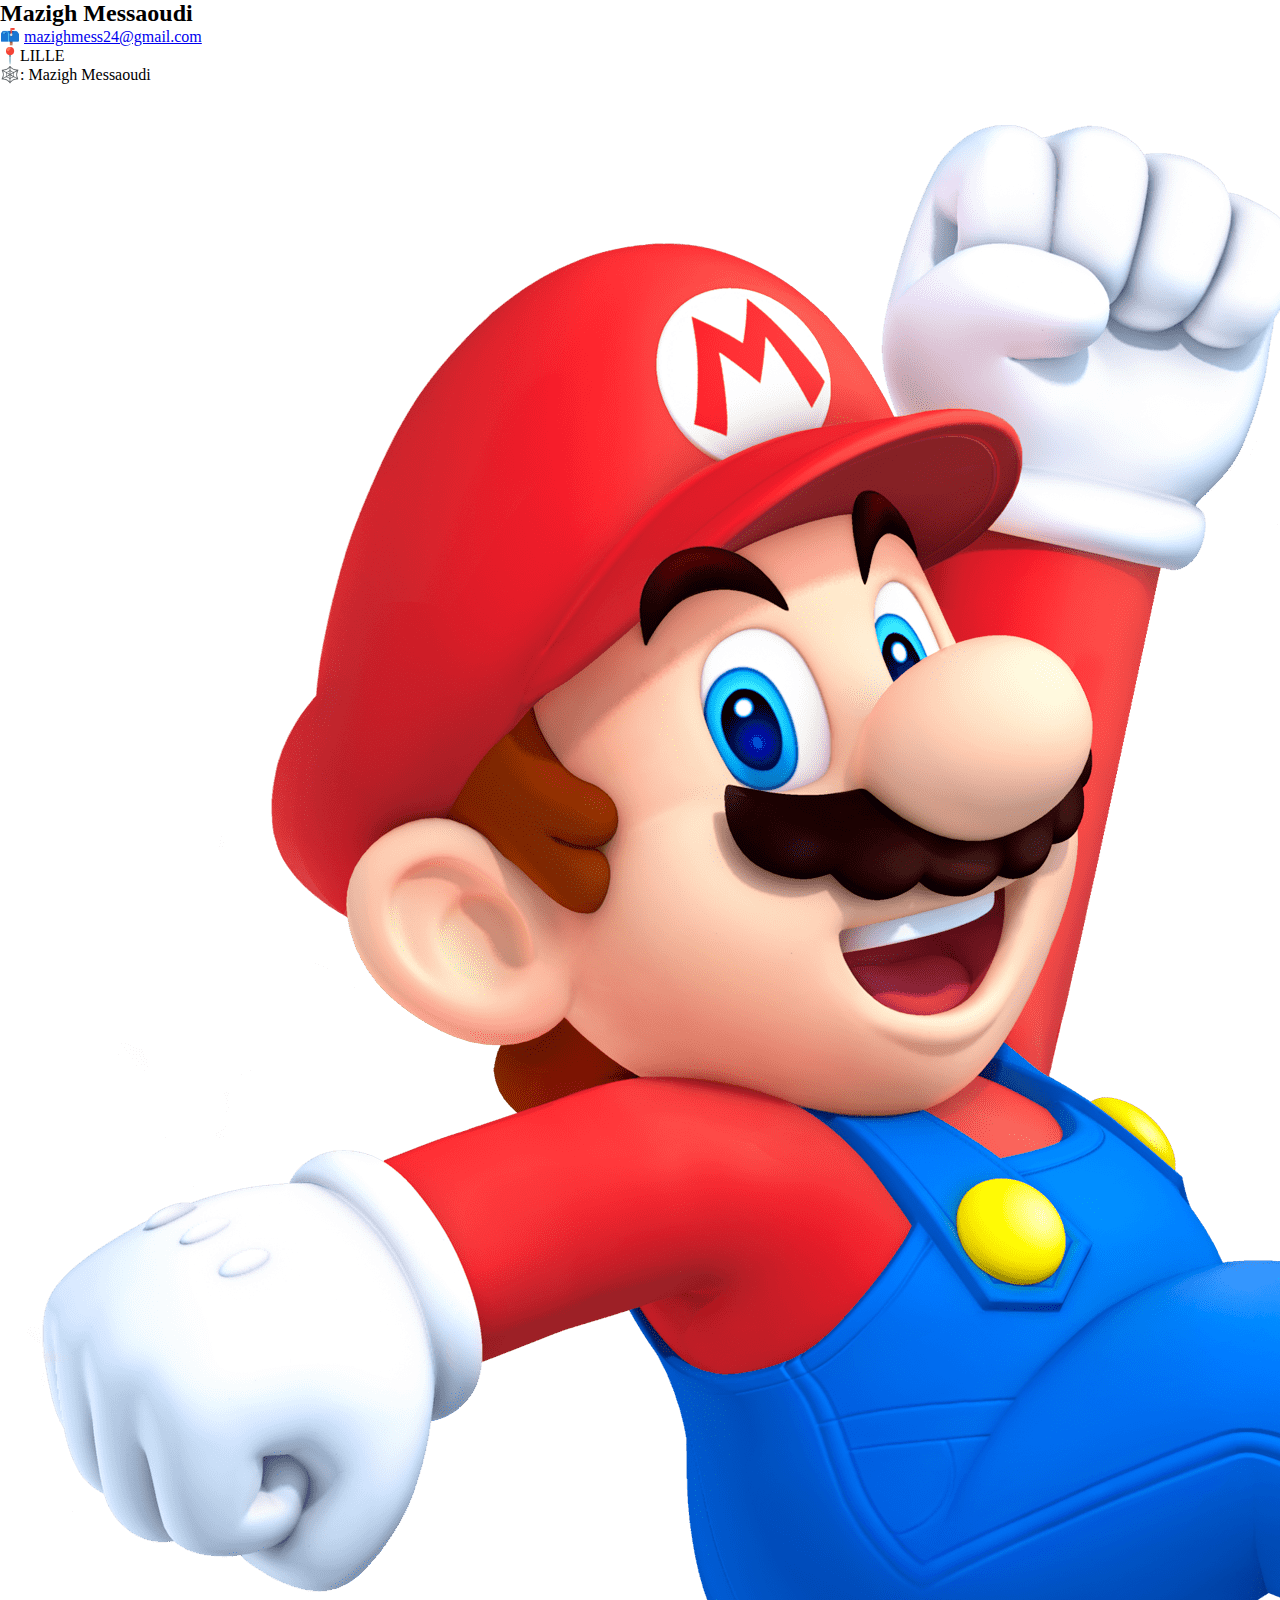
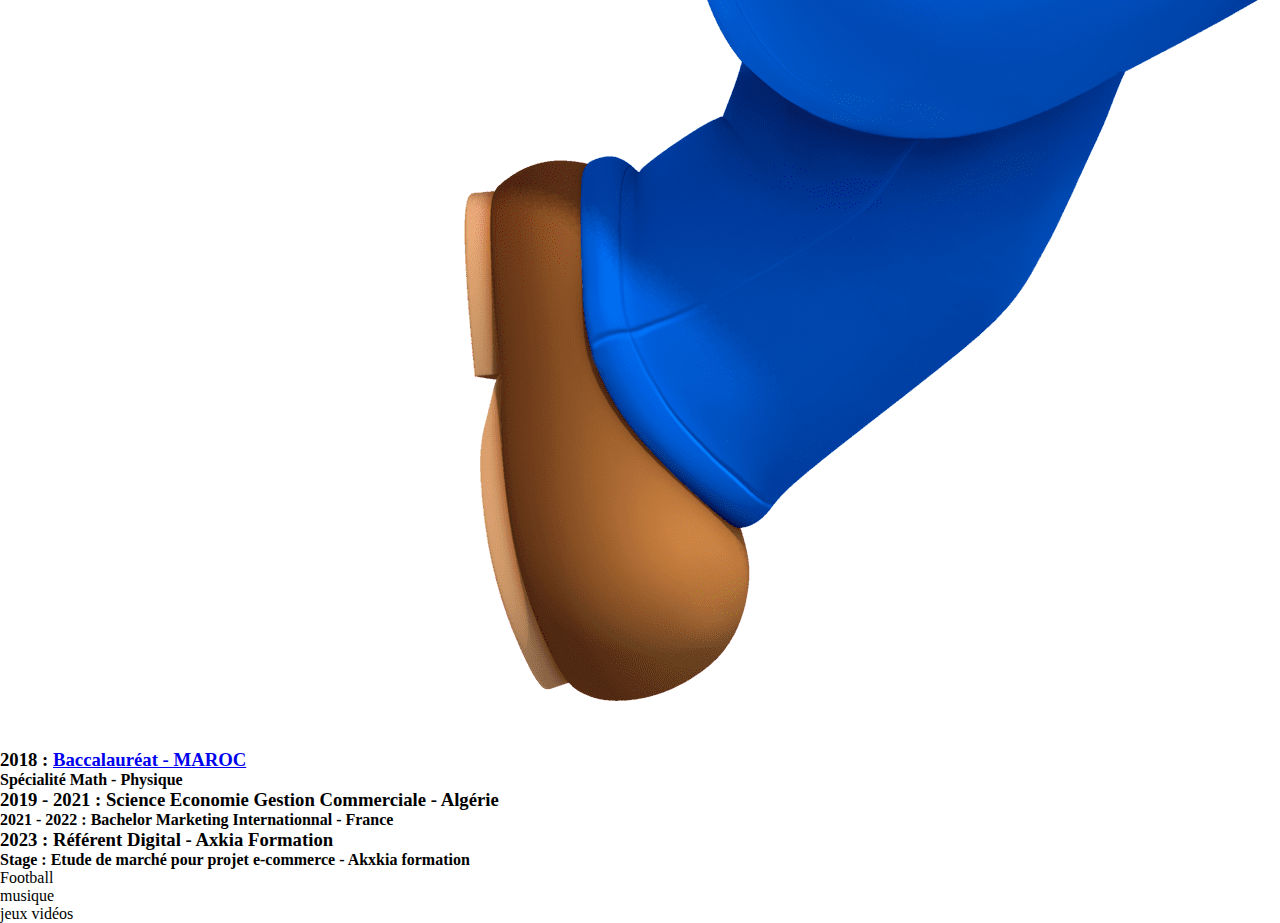
==== pages/cv.html @ a6fc12b7 "Structure de base du site" ====
<!DOCTYPE html>
<html lang="fr"><!--On commence le code / indication la langue pour le référencement -->
<head>
    <meta charset="UTF-8">
    <meta name="viewport" content="width=device-width, initial-scale=1.0">
    <title>CV</title>
    <link rel="stylesheet" href="../style/style.css">
</head>

<body>
    <div id= "coord" div>
    <h2> Mazigh Messaoudi</h2>
    <p>📫 <a href="mailto:mazighmess24@gmail.com"target= "_blank">mazighmess24@gmail.com</a></p>
        <p>📍LILLE</p>
    <p>🕸️: Mazigh Messaoudi</p>
    </div>

    <div id="photo">
        <img src="../assets/mario.png" alt="mario" id="mario">
    </div>

    <div id="pro"div>
<h3> 2018 : <a href="https://lesecolesihsane.com/"target= >Baccalauréat - MAROC</a>   </h3>
<h4> Spécialité Math - Physique  </h4>

<h3> 2019 - 2021 : Science Economie Gestion Commerciale - Algérie  </h3>
<h4> 2021 - 2022 : Bachelor Marketing Internationnal - France </h4>
</div>

<div id="formation">
    <h3> 2023 : Référent Digital - Axkia Formation   </h3>
<h4> Stage : Etude de marché pour projet e-commerce - Akxkia formation </h4>
</div>

<div id=" loisirs">
    <li> Football</li>
    <li> musique</li>
    <li>jeux vidéos</li>
</div>



</body>
</html>
---- style/style.css ----
@font-face {
    font-family: "Romanica";
    src: url("./Romanica.ttf");
}

* {
    margin: 0;
    padding: 0;
    box-sizing: border-box;
}

header{
    /*Positionnement des blocks h1 et h2 dans le header*/
    display: flex;
    flex-direction: column;
    justify-content: center;
    align-items: center;
    /*taille et apparence de base du header*/
    width: 100vw;
    height: 20vh;
    background-color: #00008b;
    color: #f0ffff;
    font-family: "Romanica";
    /*image de fond du header*/
    background-image: url("../assets/headerBackRound.jpg");
    background-repeat: no-repeat;
    background-size: cover;
    

}

header>h1 {
    font-size: 10vh;
}

header>h2 {
    font-size: 5vh;
}

nav{
    /*taille et apparence de base du nav (menu)*/
    height: 75vh;
    width: 20vw;
    color: #f0ffff;
    background-color: #00008b;
    /*optionnel*/
    background-image: url("../assets/headerBackRound.jpg");
    background-repeat: no-repeat;
    background-size: cover;
    /*réglage de la disposition des boutons*/
    display: flex;
    flex-direction: column;
    justify-content: space-evenly;
    align-items: center;
}

.bouton{
color: #f0ffff;
text-decoration: none;
font-family: "Romanica";
font-size: 4h;
display: block;
background-color: #6b3d00;
border-radius: 1vh;
padding: 0.5vh;
width: 14vw;
text-align: center;
transition: box-shadow 500ms;
}


.bouton:hover {
    /*color: #6b3d00;
    background-color: #f0ffff;*/
    box-shadow: whitesmoke 5px 5px 10px 0;


}
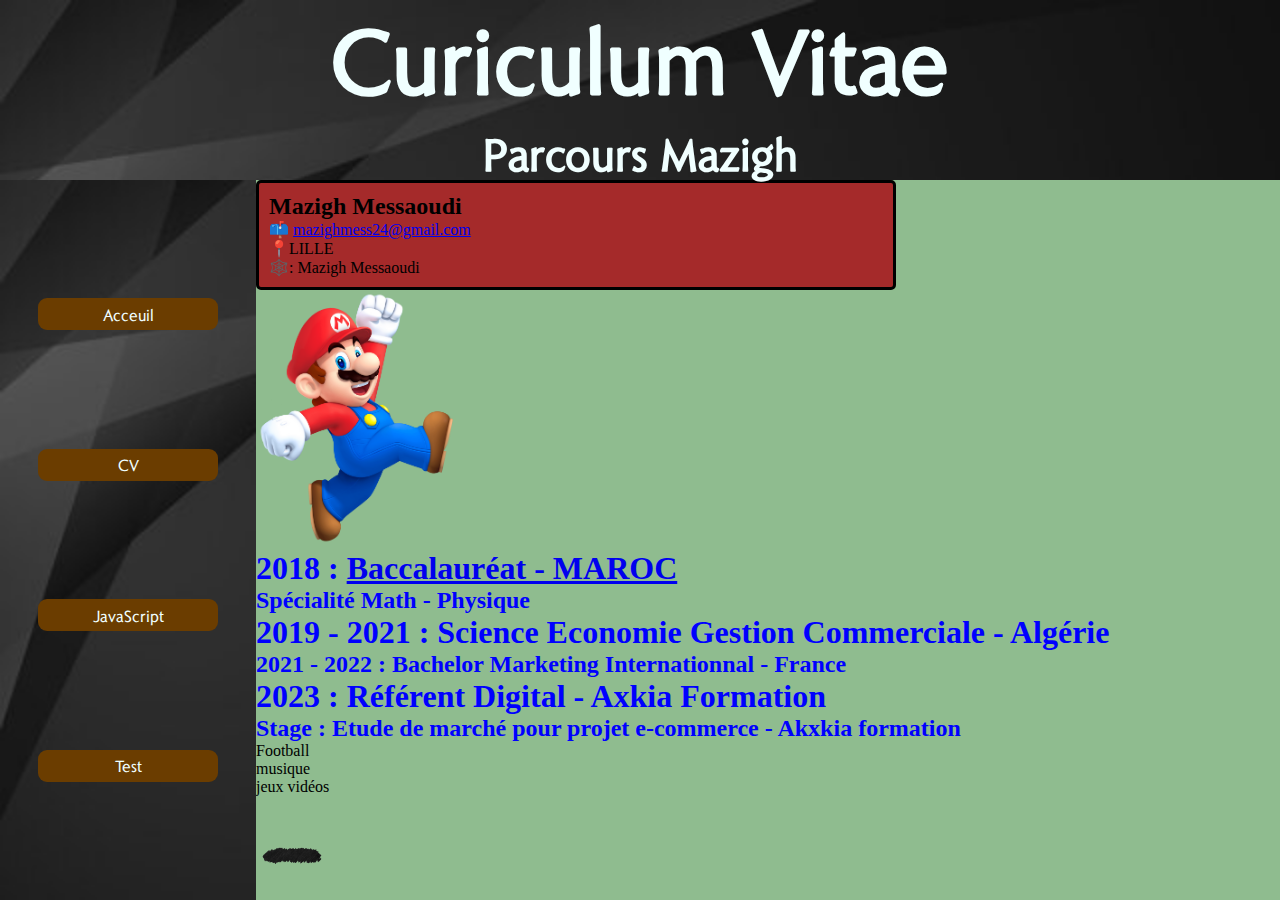
==== commit e2420d3e: "vidéo youtube" ====
--- a/pages/cv.html
+++ b/pages/cv.html
@@ -1,44 +1,81 @@
 <!DOCTYPE html>
-<html lang="fr"><!--On commence le code / indication la langue pour le référencement -->
+<html lang="en">
+
 <head>
     <meta charset="UTF-8">
     <meta name="viewport" content="width=device-width, initial-scale=1.0">
     <title>CV</title>
     <link rel="stylesheet" href="../style/style.css">
+    <link rel="stylesheet" href="../style/cv.css">
 </head>
 
 <body>
-    <div id= "coord" div>
-    <h2> Mazigh Messaoudi</h2>
-    <p>📫 <a href="mailto:mazighmess24@gmail.com"target= "_blank">mazighmess24@gmail.com</a></p>
-        <p>📍LILLE</p>
-    <p>🕸️: Mazigh Messaoudi</p>
-    </div>
+    <header>
+        <h1>Curiculum Vitae</h1>
+        <h2>Parcours Mazigh</h2>
+    </header>
 
-    <div id="photo">
-        <img src="../assets/mario.png" alt="mario" id="mario">
-    </div>
+    <nav>
+        <a class="bouton" href="../index.html">Acceuil</a>
+        <a class="bouton" href="../pages/cv.html">CV</a>
+        <a class="bouton" href="../pages/javascript.htm">JavaScript</a>
+        <a class="bouton" href="../pages/perso.htm">Test</a>
+    </nav>
 
-    <div id="pro"div>
-<h3> 2018 : <a href="https://lesecolesihsane.com/"target= >Baccalauréat - MAROC</a>   </h3>
-<h4> Spécialité Math - Physique  </h4>
+    <main>
+        <div id= "coord" div>
+            <h2> Mazigh Messaoudi</h2>
+            <p>📫 <a href="mailto:mazighmess24@gmail.com"target= "_blank">mazighmess24@gmail.com</a></p>
+                <p>📍LILLE</p>
+            <p>🕸️: Mazigh Messaoudi</p>
+            </div>
+        
+            <div id="photo">
+                <img src="../assets/mario.png" alt="mario" id="mario">
+            </div>
+        
+            <div id="pro"div>
+        <h3> 2018 : <a href="https://lesecolesihsane.com/"target= >Baccalauréat - MAROC</a>   </h3>
+        <h4> Spécialité Math - Physique  </h4>
+        
+        <h3> 2019 - 2021 : Science Economie Gestion Commerciale - Algérie  </h3>
+        <h4> 2021 - 2022 : Bachelor Marketing Internationnal - France </h4>
+        </div>
+        
+        <div id="formation">
+            <h3> 2023 : Référent Digital - Axkia Formation   </h3>
+        <h4> Stage : Etude de marché pour projet e-commerce - Akxkia formation </h4>
+        </div>
+        
+        <div id=" loisirs">
+            <li> Football</li>
+            <li> musique</li>
+            <li>jeux vidéos</li>
+        </div>
 
-<h3> 2019 - 2021 : Science Economie Gestion Commerciale - Algérie  </h3>
-<h4> 2021 - 2022 : Bachelor Marketing Internationnal - France </h4>
-</div>
+    </main>
 
-<div id="formation">
-    <h3> 2023 : Référent Digital - Axkia Formation   </h3>
-<h4> Stage : Etude de marché pour projet e-commerce - Akxkia formation </h4>
-</div>
+    <footer>
 
-<div id=" loisirs">
-    <li> Football</li>
-    <li> musique</li>
-    <li>jeux vidéos</li>
-</div>
+
+    </footer>
+
+</body>
+
+</html>
 
 
 
-</body>
-</html>+
+
+
+
+
+
+
+
+
+
+
+
+
--- a/style/style.css
+++ b/style/style.css
@@ -10,6 +10,9 @@
 }
 
 header{
+    /*positionnement sur la page*/
+    position: fixed;
+    z-index: 10;
     /*Positionnement des blocks h1 et h2 dans le header*/
     display: flex;
     flex-direction: column;
@@ -38,8 +41,12 @@
 }
 
 nav{
+    /*positionnement sur la page*/
+    position: fixed;
+    top: 20vh;
+    z-index: 10;
     /*taille et apparence de base du nav (menu)*/
-    height: 75vh;
+    height: 80vh;
     width: 20vw;
     color: #f0ffff;
     background-color: #00008b;
@@ -73,6 +80,25 @@
     /*color: #6b3d00;
     background-color: #f0ffff;*/
     box-shadow: whitesmoke 5px 5px 10px 0;
+}
 
+main {
+    /*positonnement sur la page*/
+    width: 80vw;
+    position: relative;
+    top: 20vh;
+    left: 20vw;
+}
 
+footer {
+    position: fixed;
+    z-index: 10;
+    bottom: 0;
+    left: 20vw;
+    height: 10vh;
+    width : 80vw;
+    background-image: url("../assets/footer.png");
+    background-repeat: no-repeat;
+    background-size: contain;
+    
 }--- a/style/cv.css
+++ b/style/cv.css
@@ -0,0 +1,29 @@
+h3, h4{
+    color: #0000ff;
+    font-size: 25px;
+}
+
+h3{
+    font-size: 2rem;
+}
+
+
+h4{
+font-size: 1.5rem;
+}
+
+body{
+    background-color: #8fbc8f;
+}
+
+#mario{
+    width: 20%;
+}
+
+#coord {
+    width: 50vw;
+    background-color: #a52a2a;
+    border: #000000 3px solid;
+    padding: 10px;
+    border-radius: 5px;
+}